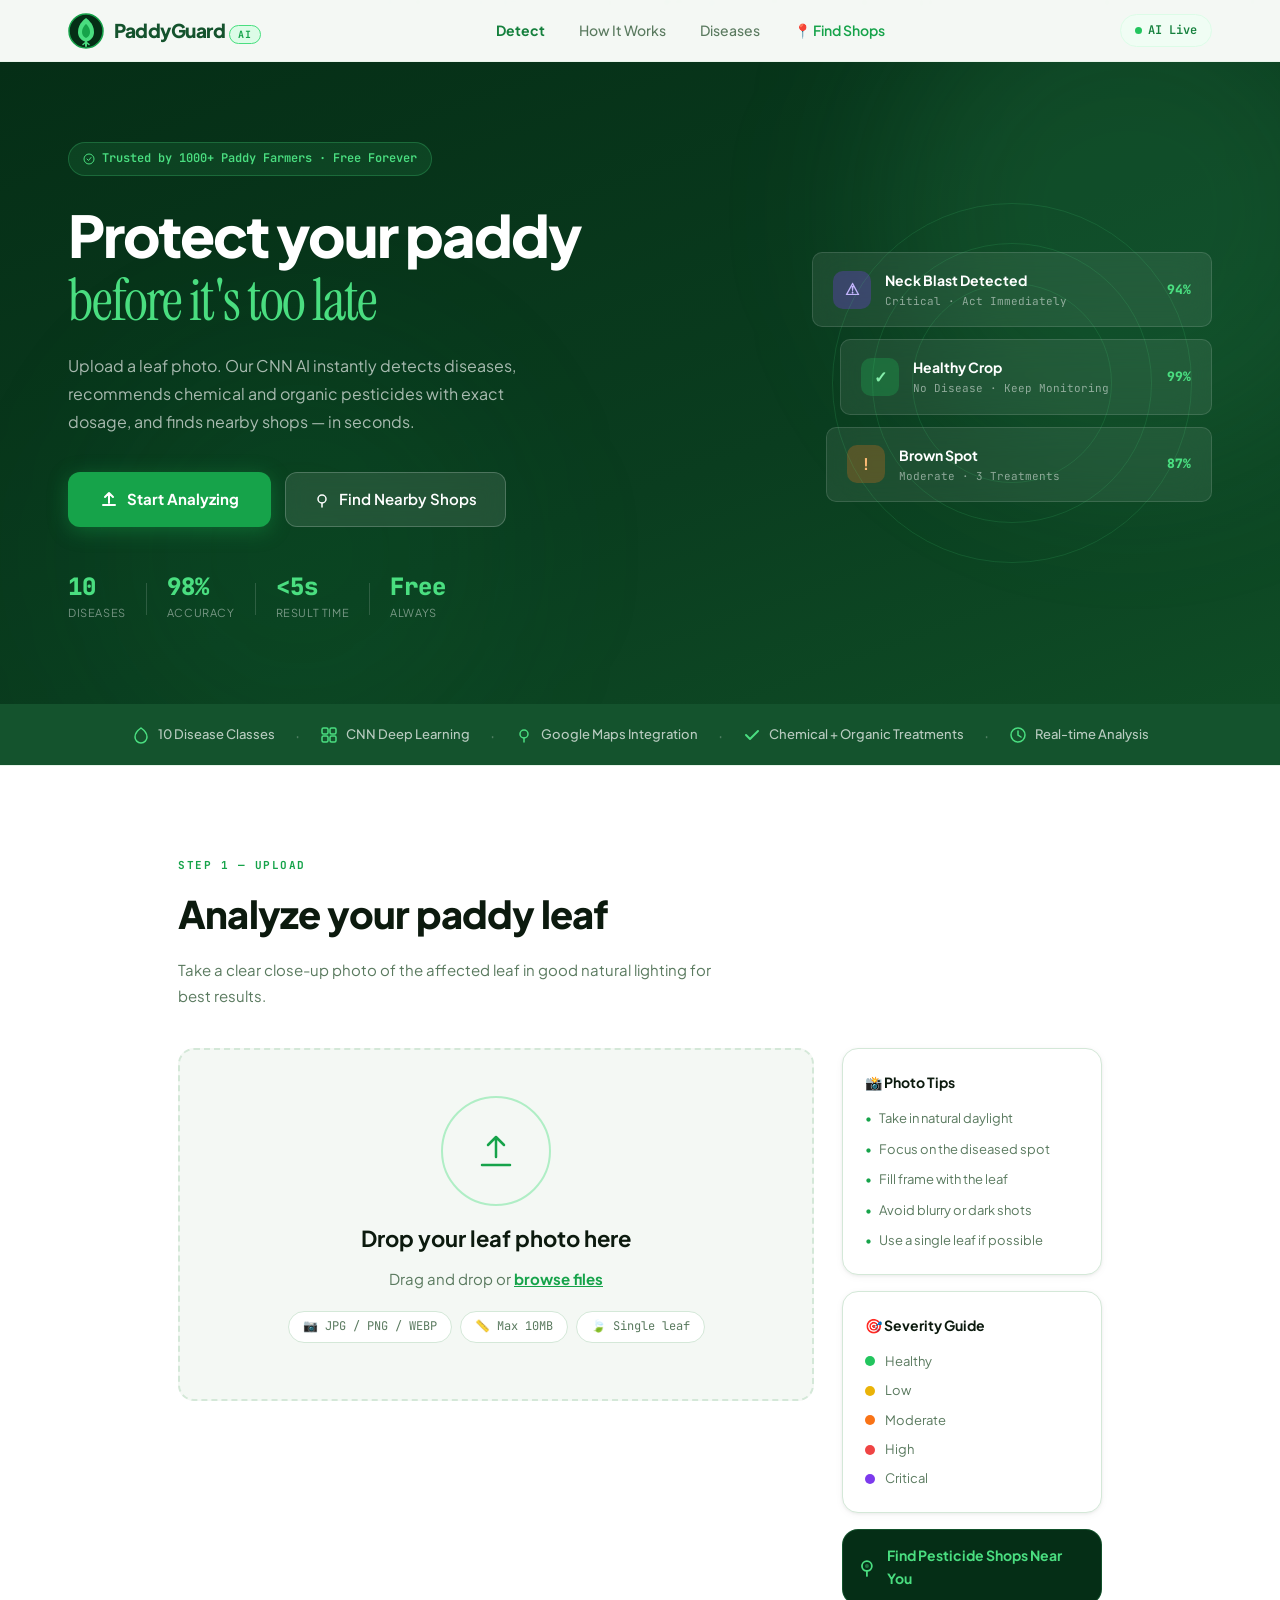
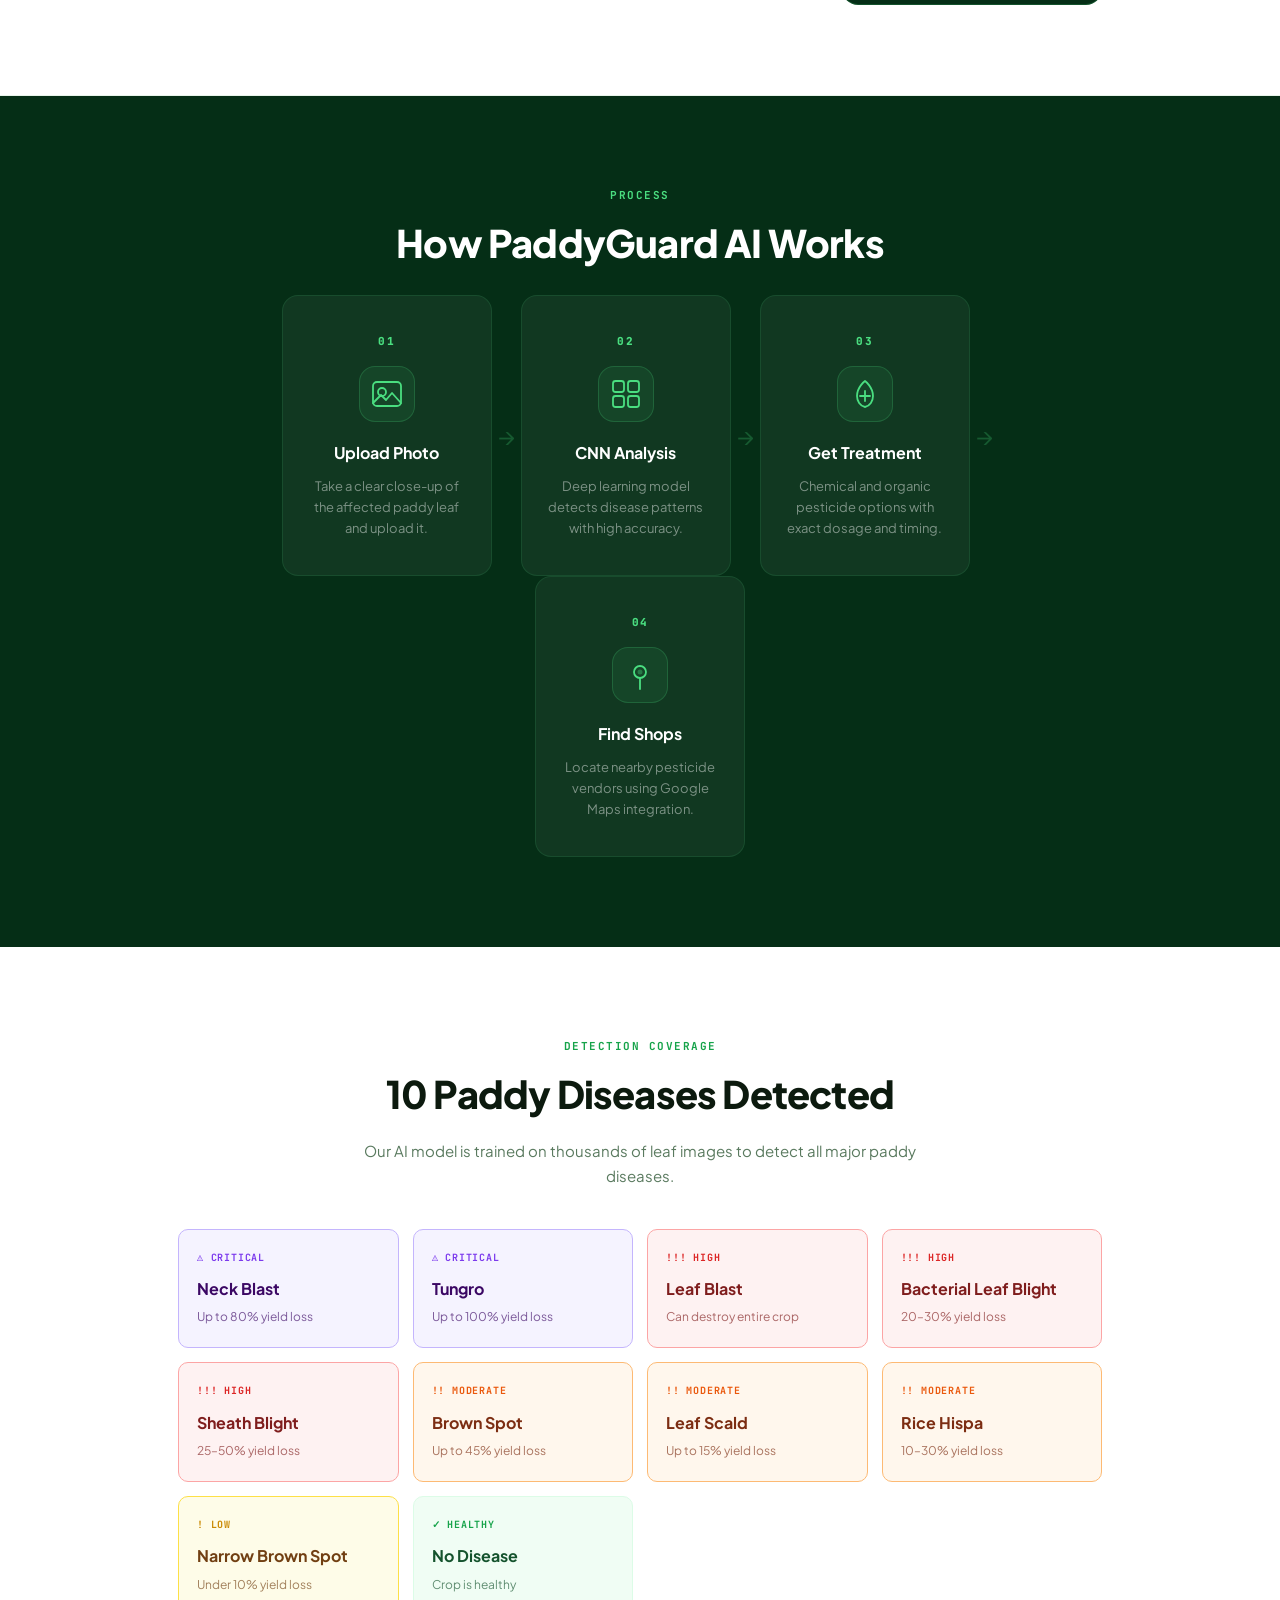
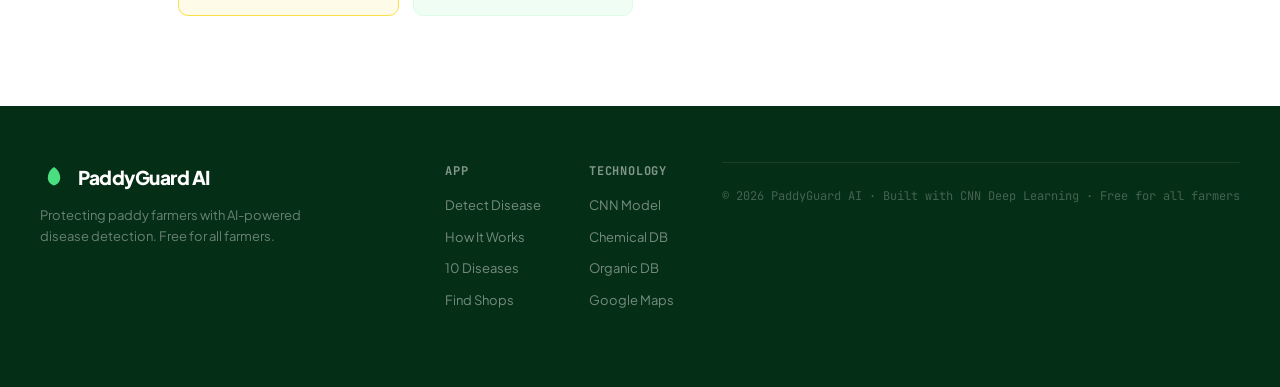
==== templates/index.html @ 6417db4e "Initial commit - PaddyGuard project" ====
<!DOCTYPE html>
<html lang="en">
<head>
<meta charset="UTF-8"/>
<meta name="viewport" content="width=device-width, initial-scale=1.0"/>
<title>PaddyGuard AI — Smart Paddy Disease Detection</title>
<link rel="preconnect" href="https://fonts.googleapis.com"/>
<link href="https://fonts.googleapis.com/css2?family=Plus+Jakarta+Sans:wght@300;400;500;600;700;800&family=Instrument+Serif:ital@0;1&family=JetBrains+Mono:wght@400;500&display=swap" rel="stylesheet"/>
<link rel="stylesheet" href="/static/css/style.css"/>
</head>
<body>

<div class="particles" id="particles"></div>

<header class="header">
  <div class="header-inner">
    <div class="logo">
      <div class="logo-mark">
        <svg width="36" height="36" viewBox="0 0 36 36" fill="none">
          <circle cx="18" cy="18" r="17" fill="#052e16" stroke="#16a34a" stroke-width="1.5"/>
          <path d="M18 5C18 5 10 10 10 19C10 23.8 13 27.5 18 29C23 27.5 26 23.8 26 19C26 10 18 5 18 5Z" fill="#4ade80"/>
          <path d="M18 11C18 11 14 14.5 14 19C14 21.8 15.5 24 18 25C20.5 24 22 21.8 22 19C22 14.5 18 11 18 11Z" fill="#16a34a"/>
          <line x1="18" y1="29" x2="18" y2="33" stroke="#4ade80" stroke-width="2" stroke-linecap="round"/>
          <line x1="15" y1="31.5" x2="18" y2="29" stroke="#4ade80" stroke-width="1.5" stroke-linecap="round"/>
          <line x1="21" y1="31.5" x2="18" y2="29" stroke="#4ade80" stroke-width="1.5" stroke-linecap="round"/>
        </svg>
      </div>
      <div><span class="logo-name">PaddyGuard</span><span class="logo-ai">AI</span></div>
    </div>
    <nav class="nav">
      <a class="nav-link active" href="#upload">Detect</a>
      <a class="nav-link" href="#how">How It Works</a>
      <a class="nav-link" href="#diseases">Diseases</a>
      <a class="nav-link map-link" href="/map">📍 Find Shops</a>
    </nav>
    <div class="header-right">
      <span class="live-badge"><span class="live-dot"></span>AI Live</span>
    </div>
  </div>
</header>

<section class="hero">
  <div class="hero-glow g1"></div>
  <div class="hero-glow g2"></div>
  <div class="hero-inner">
    <div class="hero-left">
      <div class="hero-tag">
        <svg width="12" height="12" viewBox="0 0 12 12" fill="none"><circle cx="6" cy="6" r="5" stroke="#4ade80" stroke-width="1"/><path d="M4 6L5.5 7.5L8 4.5" stroke="#4ade80" stroke-width="1" stroke-linecap="round" stroke-linejoin="round"/></svg>
        Trusted by 1000+ Paddy Farmers · Free Forever
      </div>
      <h1 class="hero-title">Protect your paddy<br/><span class="hero-em">before it's too late</span></h1>
      <p class="hero-desc">Upload a leaf photo. Our CNN AI instantly detects diseases, recommends chemical and organic pesticides with exact dosage, and finds nearby shops — in seconds.</p>
      <div class="hero-btns">
        <a href="#upload" class="btn-hero-primary">
          <svg width="18" height="18" viewBox="0 0 18 18" fill="none"><path d="M9 2V12M5 6L9 2L13 6" stroke="currentColor" stroke-width="2" stroke-linecap="round" stroke-linejoin="round"/><path d="M3 14H15" stroke="currentColor" stroke-width="2" stroke-linecap="round"/></svg>
          Start Analyzing
        </a>
        <a href="/map" class="btn-hero-secondary">
          <svg width="16" height="16" viewBox="0 0 16 16" fill="none"><circle cx="8" cy="7" r="4" stroke="currentColor" stroke-width="1.5"/><path d="M8 11V15" stroke="currentColor" stroke-width="1.5" stroke-linecap="round"/></svg>
          Find Nearby Shops
        </a>
      </div>
      <div class="hero-stats">
        <div class="hstat"><span class="hstat-n">10</span><span class="hstat-l">Diseases</span></div>
        <div class="hstat-div"></div>
        <div class="hstat"><span class="hstat-n">98%</span><span class="hstat-l">Accuracy</span></div>
        <div class="hstat-div"></div>
        <div class="hstat"><span class="hstat-n">&lt;5s</span><span class="hstat-l">Result Time</span></div>
        <div class="hstat-div"></div>
        <div class="hstat"><span class="hstat-n">Free</span><span class="hstat-l">Always</span></div>
      </div>
    </div>
    <div class="hero-right">
      <div class="hero-card-stack">
        <div class="hcard hcard-1"><div class="hcard-icon critical">⚠</div><div><div class="hcard-title">Neck Blast Detected</div><div class="hcard-sub">Critical · Act Immediately</div></div><div class="hcard-conf">94%</div></div>
        <div class="hcard hcard-2"><div class="hcard-icon healthy">✓</div><div><div class="hcard-title">Healthy Crop</div><div class="hcard-sub">No Disease · Keep Monitoring</div></div><div class="hcard-conf">99%</div></div>
        <div class="hcard hcard-3"><div class="hcard-icon moderate">!</div><div><div class="hcard-title">Brown Spot</div><div class="hcard-sub">Moderate · 3 Treatments</div></div><div class="hcard-conf">87%</div></div>
        <div class="hero-img-decoration">
          <div class="decoration-ring r1"></div>
          <div class="decoration-ring r2"></div>
          <div class="decoration-ring r3"></div>
        </div>
      </div>
    </div>
  </div>
</section>

<div class="features-strip">
  <div class="features-strip-inner">
    <div class="fstrip-item"><svg width="18" height="18" viewBox="0 0 18 18" fill="none"><path d="M9 2C9 2 3 6 3 11C3 14 5.5 17 9 17C12.5 17 15 14 15 11C15 6 9 2 9 2Z" stroke="#4ade80" stroke-width="1.5"/></svg>10 Disease Classes</div>
    <div class="fstrip-div">·</div>
    <div class="fstrip-item"><svg width="18" height="18" viewBox="0 0 18 18" fill="none"><rect x="2" y="2" width="6" height="6" rx="1.5" stroke="#4ade80" stroke-width="1.5"/><rect x="10" y="2" width="6" height="6" rx="1.5" stroke="#4ade80" stroke-width="1.5"/><rect x="2" y="10" width="6" height="6" rx="1.5" stroke="#4ade80" stroke-width="1.5"/><rect x="10" y="10" width="6" height="6" rx="1.5" stroke="#4ade80" stroke-width="1.5"/></svg>CNN Deep Learning</div>
    <div class="fstrip-div">·</div>
    <div class="fstrip-item"><svg width="18" height="18" viewBox="0 0 18 18" fill="none"><circle cx="9" cy="8" r="4" stroke="#4ade80" stroke-width="1.5"/><path d="M9 12V16" stroke="#4ade80" stroke-width="1.5" stroke-linecap="round"/></svg>Google Maps Integration</div>
    <div class="fstrip-div">·</div>
    <div class="fstrip-item"><svg width="18" height="18" viewBox="0 0 18 18" fill="none"><path d="M3 9L7 13L15 5" stroke="#4ade80" stroke-width="2" stroke-linecap="round" stroke-linejoin="round"/></svg>Chemical + Organic Treatments</div>
    <div class="fstrip-div">·</div>
    <div class="fstrip-item"><svg width="18" height="18" viewBox="0 0 18 18" fill="none"><circle cx="9" cy="9" r="7" stroke="#4ade80" stroke-width="1.5"/><path d="M9 5V9L12 11" stroke="#4ade80" stroke-width="1.5" stroke-linecap="round"/></svg>Real-time Analysis</div>
  </div>
</div>

<section class="upload-section" id="upload">
  <div class="container">
    <div class="sec-eyebrow">Step 1 — Upload</div>
    <h2 class="sec-title">Analyze your paddy leaf</h2>
    <p class="sec-desc">Take a clear close-up photo of the affected leaf in good natural lighting for best results.</p>
    <div class="upload-layout">
      <div class="upload-main-box" id="dropZone">
        <input type="file" id="fileInput" accept="image/jpeg,image/png,image/webp" hidden/>
        <div id="uploadIdle" class="upload-idle">
          <div class="upload-icon-wrap">
            <div class="upload-pulse"></div>
            <svg width="44" height="44" viewBox="0 0 44 44" fill="none">
              <path d="M22 8V28M14 16L22 8L30 16" stroke="currentColor" stroke-width="2.5" stroke-linecap="round" stroke-linejoin="round"/>
              <path d="M8 36H36" stroke="currentColor" stroke-width="2.5" stroke-linecap="round"/>
            </svg>
          </div>
          <h3 class="upload-h">Drop your leaf photo here</h3>
          <p class="upload-p">Drag and drop or <button class="link-btn" onclick="document.getElementById('fileInput').click()">browse files</button></p>
          <div class="upload-chips">
            <span class="uchip">📷 JPG / PNG / WEBP</span>
            <span class="uchip">📏 Max 10MB</span>
            <span class="uchip">🍃 Single leaf</span>
          </div>
        </div>
        <div id="uploadPreview" class="upload-preview-box" style="display:none">
          <div class="preview-wrap">
            <img id="previewImg" src="" alt="Leaf preview"/>
            <div class="preview-ready">✓ Ready</div>
          </div>
          <div class="preview-actions">
            <button class="btn-analyze" onclick="analyzeImage()">
              <svg width="18" height="18" viewBox="0 0 18 18" fill="none"><circle cx="9" cy="9" r="7" stroke="currentColor" stroke-width="1.8"/><path d="M6 9L8 11L12 7" stroke="currentColor" stroke-width="1.8" stroke-linecap="round" stroke-linejoin="round"/></svg>
              Analyze Now
            </button>
            <button class="btn-retake" onclick="resetUpload()">
              <svg width="16" height="16" viewBox="0 0 16 16" fill="none"><path d="M2 8C2 4.69 4.69 2 8 2C10.5 2 12.7 3.4 13.8 5.5" stroke="currentColor" stroke-width="1.5" stroke-linecap="round"/><path d="M14 2V6H10" stroke="currentColor" stroke-width="1.5" stroke-linecap="round" stroke-linejoin="round"/></svg>
              Retake
            </button>
          </div>
        </div>
      </div>
      <div class="upload-sidebar">
        <div class="sidebar-card">
          <div class="sc-title">📸 Photo Tips</div>
          <ul class="sc-list">
            <li>Take in natural daylight</li>
            <li>Focus on the diseased spot</li>
            <li>Fill frame with the leaf</li>
            <li>Avoid blurry or dark shots</li>
            <li>Use a single leaf if possible</li>
          </ul>
        </div>
        <div class="sidebar-card">
          <div class="sc-title">🎯 Severity Guide</div>
          <div class="sev-items">
            <div class="sev-item"><span class="sev-dot" style="background:#22c55e"></span><span>Healthy</span></div>
            <div class="sev-item"><span class="sev-dot" style="background:#eab308"></span><span>Low</span></div>
            <div class="sev-item"><span class="sev-dot" style="background:#f97316"></span><span>Moderate</span></div>
            <div class="sev-item"><span class="sev-dot" style="background:#ef4444"></span><span>High</span></div>
            <div class="sev-item"><span class="sev-dot" style="background:#7c3aed"></span><span>Critical</span></div>
          </div>
        </div>
        <a href="/map" class="sidebar-map-btn">
          <svg width="20" height="20" viewBox="0 0 20 20" fill="none"><circle cx="10" cy="9" r="5" stroke="currentColor" stroke-width="1.8"/><path d="M10 14V19" stroke="currentColor" stroke-width="1.8" stroke-linecap="round"/><circle cx="10" cy="9" r="2" fill="currentColor" opacity="0.4"/></svg>
          Find Pesticide Shops Near You
        </a>
      </div>
    </div>
  </div>
</section>

<div class="loading-overlay" id="loadingOverlay" style="display:none">
  <div class="loading-card">
    <div class="loading-rings">
      <div class="lr lr1"></div>
      <div class="lr lr2"></div>
      <div class="lr lr3"></div>
      <div class="lr-center">🌿</div>
    </div>
    <div class="loading-title">Analyzing your leaf</div>
    <div class="loading-step" id="loadingStep">Running CNN model...</div>
    <div class="loading-bar"><div class="loading-bar-fill" id="loadingBar"></div></div>
  </div>
</div>

<section class="results-section" id="resultsSection" style="display:none">
  <div class="container">
    <div class="result-card" id="resultCard">
      <div class="result-img-col">
        <img id="resultImg" src="" alt="Analyzed leaf"/>
        <div class="result-img-lbl">Analyzed Leaf</div>
      </div>
      <div class="result-info-col">
        <div class="result-badges">
          <div class="result-sev" id="resultSev"></div>
          <div class="result-urg" id="resultUrg"></div>
        </div>
        <h2 class="result-name" id="resultName"></h2>
        <p class="result-desc" id="resultDescEl"></p>
        <div class="result-action">
          <div class="ra-label">Recommended Action</div>
          <div class="ra-text" id="resultActionEl"></div>
        </div>
      </div>
      <div class="result-conf-col">
        <div class="conf-ring-outer">
          <svg viewBox="0 0 120 120" class="conf-svg">
            <circle cx="60" cy="60" r="50" fill="none" stroke="#e2e8f0" stroke-width="10"/>
            <circle cx="60" cy="60" r="50" fill="none" stroke="#16a34a" stroke-width="10"
              stroke-linecap="round" stroke-dasharray="314" stroke-dashoffset="314"
              id="confCircle" transform="rotate(-90 60 60)"/>
          </svg>
          <div class="conf-text">
            <div class="conf-pct" id="confPct">0%</div>
            <div class="conf-lbl">AI Confidence</div>
          </div>
        </div>
        <div class="top3-box">
          <div class="top3-hdr">Top Predictions</div>
          <div id="top3El"></div>
        </div>
      </div>
    </div>

    <div class="lowconf-warn" id="lowconfWarn" style="display:none">
      <svg width="20" height="20" viewBox="0 0 20 20" fill="none"><path d="M10 3L18 17H2L10 3Z" stroke="currentColor" stroke-width="1.5" stroke-linejoin="round"/><line x1="10" y1="9" x2="10" y2="13" stroke="currentColor" stroke-width="1.5" stroke-linecap="round"/><circle cx="10" cy="15.5" r="0.8" fill="currentColor"/></svg>
      <div><strong>Low confidence prediction.</strong> Please retake the photo in better lighting or consult a local agricultural officer.</div>
    </div>

    <div class="pesticide-sec">
      <div class="ps-header">
        <div>
          <div class="sec-eyebrow">Step 2 — Treatment</div>
          <h3 class="ps-title">Pesticide Recommendations</h3>
        </div>
        <div class="ps-tabs">
          <button class="ps-tab active" id="tabChem" onclick="switchTab('chem')">
            <svg width="14" height="14" viewBox="0 0 14 14" fill="none"><path d="M5 2H9L11 6V12H3V6L5 2Z" stroke="currentColor" stroke-width="1.2" stroke-linejoin="round"/></svg>
            Chemical
          </button>
          <button class="ps-tab" id="tabOrg" onclick="switchTab('org')">
            <svg width="14" height="14" viewBox="0 0 14 14" fill="none"><path d="M7 2C7 2 3 5 3 8.5C3 11 4.8 13 7 13C9.2 13 11 11 11 8.5C11 5 7 2 7 2Z" stroke="currentColor" stroke-width="1.2"/></svg>
            Organic / Bio
          </button>
        </div>
      </div>
      <div id="chemGrid" class="ps-grid"></div>
      <div id="orgGrid" class="ps-grid" style="display:none"></div>
    </div>

    <div class="tips-sec">
      <div class="sec-eyebrow">Step 3 — Prevention</div>
      <h3 class="ps-title">Preventive Tips</h3>
      <div class="tips-grid" id="tipsGrid"></div>
    </div>

    <div class="shop-banner">
      <div class="sb-left">
        <div class="sb-icon">📍</div>
        <div>
          <h4>Find Pesticide Shops Near You</h4>
          <p>Use Google Maps to locate nearby agricultural shops and buy the recommended pesticides.</p>
        </div>
      </div>
      <a href="/map" class="btn-shop">Open Maps →</a>
    </div>

    <div class="reset-wrap">
      <button class="btn-reset-all" onclick="resetAll()">
        <svg width="18" height="18" viewBox="0 0 18 18" fill="none"><path d="M3 9C3 5.69 5.69 3 9 3C11.5 3 13.7 4.5 14.7 6.7" stroke="currentColor" stroke-width="1.6" stroke-linecap="round"/><path d="M15 9C15 12.31 12.31 15 9 15C6.5 15 4.3 13.5 3.3 11.3" stroke="currentColor" stroke-width="1.6" stroke-linecap="round"/><path d="M15 4V7H12" stroke="currentColor" stroke-width="1.6" stroke-linecap="round" stroke-linejoin="round"/><path d="M3 14V11H6" stroke="currentColor" stroke-width="1.6" stroke-linecap="round" stroke-linejoin="round"/></svg>
        Analyze Another Leaf
      </button>
    </div>
  </div>
</section>

<section class="how-sec" id="how">
  <div class="container">
    <div class="sec-eyebrow center">Process</div>
    <h2 class="sec-title center">How PaddyGuard AI Works</h2>
    <div class="how-grid">
      <div class="how-card"><div class="how-num">01</div><div class="how-icon"><svg width="32" height="32" viewBox="0 0 32 32" fill="none"><rect x="2" y="4" width="28" height="24" rx="4" stroke="currentColor" stroke-width="1.8"/><circle cx="11" cy="14" r="4" stroke="currentColor" stroke-width="1.8"/><path d="M2 25L10 17L15 22L21 15L30 25" stroke="currentColor" stroke-width="1.8" stroke-linecap="round" stroke-linejoin="round"/></svg></div><h4>Upload Photo</h4><p>Take a clear close-up of the affected paddy leaf and upload it.</p></div>
      <div class="how-arrow">→</div>
      <div class="how-card"><div class="how-num">02</div><div class="how-icon"><svg width="32" height="32" viewBox="0 0 32 32" fill="none"><rect x="3" y="3" width="11" height="11" rx="2.5" stroke="currentColor" stroke-width="1.8"/><rect x="18" y="3" width="11" height="11" rx="2.5" stroke="currentColor" stroke-width="1.8"/><rect x="3" y="18" width="11" height="11" rx="2.5" stroke="currentColor" stroke-width="1.8"/><rect x="18" y="18" width="11" height="11" rx="2.5" stroke="currentColor" stroke-width="1.8"/></svg></div><h4>CNN Analysis</h4><p>Deep learning model detects disease patterns with high accuracy.</p></div>
      <div class="how-arrow">→</div>
      <div class="how-card"><div class="how-num">03</div><div class="how-icon"><svg width="32" height="32" viewBox="0 0 32 32" fill="none"><path d="M16 3C16 3 8 9 8 18C8 23 11 28 16 29C21 28 24 23 24 18C24 9 16 3 16 3Z" stroke="currentColor" stroke-width="1.8"/><path d="M11 18H21M16 13V23" stroke="currentColor" stroke-width="1.8" stroke-linecap="round"/></svg></div><h4>Get Treatment</h4><p>Chemical and organic pesticide options with exact dosage and timing.</p></div>
      <div class="how-arrow">→</div>
      <div class="how-card"><div class="how-num">04</div><div class="how-icon"><svg width="32" height="32" viewBox="0 0 32 32" fill="none"><circle cx="16" cy="13" r="6" stroke="currentColor" stroke-width="1.8"/><path d="M16 19V30" stroke="currentColor" stroke-width="1.8" stroke-linecap="round"/><circle cx="16" cy="13" r="2.5" fill="currentColor" opacity="0.35"/></svg></div><h4>Find Shops</h4><p>Locate nearby pesticide vendors using Google Maps integration.</p></div>
    </div>
  </div>
</section>

<section class="disease-sec" id="diseases">
  <div class="container">
    <div class="sec-eyebrow center">Detection Coverage</div>
    <h2 class="sec-title center">10 Paddy Diseases Detected</h2>
    <p class="sec-desc center">Our AI model is trained on thousands of leaf images to detect all major paddy diseases.</p>
    <div class="disease-grid">
      <div class="dcrd critical"><div class="dcrd-sev">⚠ Critical</div><div class="dcrd-name">Neck Blast</div><div class="dcrd-loss">Up to 80% yield loss</div></div>
      <div class="dcrd critical"><div class="dcrd-sev">⚠ Critical</div><div class="dcrd-name">Tungro</div><div class="dcrd-loss">Up to 100% yield loss</div></div>
      <div class="dcrd high"><div class="dcrd-sev">!!! High</div><div class="dcrd-name">Leaf Blast</div><div class="dcrd-loss">Can destroy entire crop</div></div>
      <div class="dcrd high"><div class="dcrd-sev">!!! High</div><div class="dcrd-name">Bacterial Leaf Blight</div><div class="dcrd-loss">20–30% yield loss</div></div>
      <div class="dcrd high"><div class="dcrd-sev">!!! High</div><div class="dcrd-name">Sheath Blight</div><div class="dcrd-loss">25–50% yield loss</div></div>
      <div class="dcrd moderate"><div class="dcrd-sev">!! Moderate</div><div class="dcrd-name">Brown Spot</div><div class="dcrd-loss">Up to 45% yield loss</div></div>
      <div class="dcrd moderate"><div class="dcrd-sev">!! Moderate</div><div class="dcrd-name">Leaf Scald</div><div class="dcrd-loss">Up to 15% yield loss</div></div>
      <div class="dcrd moderate"><div class="dcrd-sev">!! Moderate</div><div class="dcrd-name">Rice Hispa</div><div class="dcrd-loss">10–30% yield loss</div></div>
      <div class="dcrd low"><div class="dcrd-sev">! Low</div><div class="dcrd-name">Narrow Brown Spot</div><div class="dcrd-loss">Under 10% yield loss</div></div>
      <div class="dcrd none"><div class="dcrd-sev">✓ Healthy</div><div class="dcrd-name">No Disease</div><div class="dcrd-loss">Crop is healthy</div></div>
    </div>
  </div>
</section>

<footer class="footer">
  <div class="footer-inner">
    <div class="footer-brand">
      <div class="logo">
        <div class="logo-mark" style="width:28px;height:28px">
          <svg width="28" height="28" viewBox="0 0 36 36" fill="none">
            <circle cx="18" cy="18" r="17" fill="#052e16"/>
            <path d="M18 5C18 5 10 10 10 19C10 23.8 13 27.5 18 29C23 27.5 26 23.8 26 19C26 10 18 5 18 5Z" fill="#4ade80"/>
          </svg>
        </div>
        <span class="logo-name" style="color:#fff">PaddyGuard AI</span>
      </div>
      <p class="footer-tag">Protecting paddy farmers with AI-powered disease detection. Free for all farmers.</p>
    </div>
    <div class="footer-links">
      <div class="fl-col">
        <div class="fl-head">App</div>
        <a href="#upload">Detect Disease</a>
        <a href="#how">How It Works</a>
        <a href="#diseases">10 Diseases</a>
        <a href="/map">Find Shops</a>
      </div>
      <div class="fl-col">
        <div class="fl-head">Technology</div>
        <a href="#">CNN Model</a>
        <a href="#">Chemical DB</a>
        <a href="#">Organic DB</a>
        <a href="#">Google Maps</a>
      </div>
    </div>
    <div class="footer-copy">© 2026 PaddyGuard AI · Built with CNN Deep Learning · Free for all farmers</div>
  </div>
</footer>

<script src="/static/js/main.js"></script>
</body>
</html>
---- static/css/style.css ----
/* PaddyGuard AI — Professional Style */
:root {
  --g950:#052e16;--g900:#14532d;--g700:#15803d;--g600:#16a34a;--g500:#22c55e;
  --g400:#4ade80;--g100:#dcfce7;--g50:#f0fdf4;
  --t900:#0c1a0e;--t700:#1a2e1d;--t500:#3d5c42;--t400:#5a7a5f;--t300:#7a9a7f;--t200:#a8c4ac;
  --bg:#f4f8f4;--white:#ffffff;--border:#d4e8d8;--borderl:#e8f4ea;
  --sh:0 2px 8px rgba(12,26,14,.08),0 8px 24px rgba(12,26,14,.06);
  --shs:0 1px 3px rgba(12,26,14,.06),0 2px 8px rgba(12,26,14,.04);
  --shl:0 8px 32px rgba(12,26,14,.14),0 2px 8px rgba(12,26,14,.06);
  --r:16px;--rs:10px;--rl:24px;
  --font:'Plus Jakarta Sans',sans-serif;
  --serif:'Instrument Serif',serif;
  --mono:'JetBrains Mono',monospace;
}
*{box-sizing:border-box;margin:0;padding:0;}
html{scroll-behavior:smooth;}
body{font-family:var(--font);background:var(--bg);color:var(--t700);font-size:15px;line-height:1.65;-webkit-font-smoothing:antialiased;overflow-x:hidden;}
.container{max-width:980px;margin:0 auto;padding:0 28px;}
a{text-decoration:none;color:inherit;}

/* Particles */
.particles{position:fixed;inset:0;pointer-events:none;z-index:0;overflow:hidden;}
.particle{position:absolute;width:4px;height:4px;border-radius:50%;background:var(--g400);opacity:0;animation:pfloat linear infinite;}
@keyframes pfloat{0%{opacity:0;transform:translateY(100vh) scale(0)}10%{opacity:.3}90%{opacity:.1}100%{opacity:0;transform:translateY(-100px) scale(1)}}

/* Header */
.header{position:sticky;top:0;z-index:500;background:rgba(244,248,244,.96);backdrop-filter:blur(20px);border-bottom:1px solid var(--borderl);}
.header-inner{max-width:1200px;margin:0 auto;display:flex;align-items:center;justify-content:space-between;padding:12px 28px;}
.logo{display:flex;align-items:center;gap:10px;cursor:pointer;}
.logo-mark{display:flex;flex-shrink:0;}
.logo-name{font-size:19px;font-weight:800;color:var(--g900);letter-spacing:-.5px;}
.logo-ai{font-size:10px;font-weight:700;letter-spacing:1px;color:var(--g600);background:var(--g100);border:1px solid var(--g400);padding:2px 8px;border-radius:20px;margin-left:4px;font-family:var(--mono);}
.nav{display:flex;gap:2px;}
.nav-link{font-size:14px;font-weight:500;color:var(--t400);padding:7px 16px;border-radius:8px;transition:all .18s;}
.nav-link:hover{color:var(--g700);background:var(--g50);}
.nav-link.active{color:var(--g700);font-weight:700;}
.map-link{color:var(--g600)!important;font-weight:600!important;}
.map-link:hover{background:var(--g50)!important;}
.live-badge{display:flex;align-items:center;gap:6px;font-size:12px;font-weight:600;color:var(--g700);background:var(--g50);border:1px solid var(--g100);padding:6px 14px;border-radius:20px;font-family:var(--mono);}
.live-dot{width:7px;height:7px;border-radius:50%;background:var(--g500);animation:blink 1.4s ease-in-out infinite;}
@keyframes blink{0%,100%{opacity:1;transform:scale(1)}50%{opacity:.3;transform:scale(.7)}}

/* Hero */
.hero{position:relative;overflow:hidden;background:linear-gradient(160deg,var(--g950) 0%,#0a3d1f 60%,#0f4d26 100%);min-height:600px;display:flex;align-items:center;}
.hero-glow{position:absolute;border-radius:50%;filter:blur(80px);pointer-events:none;}
.g1{width:500px;height:500px;background:rgba(74,222,128,.12);top:-100px;right:-100px;}
.g2{width:400px;height:400px;background:rgba(22,163,74,.08);bottom:-50px;left:100px;}
.hero-inner{position:relative;z-index:1;max-width:1200px;margin:0 auto;padding:80px 28px;display:flex;align-items:center;gap:80px;width:100%;}
.hero-left{flex:1;}
.hero-right{flex:0 0 400px;}
.hero-tag{display:inline-flex;align-items:center;gap:7px;font-size:12px;font-weight:600;color:var(--g400);background:rgba(74,222,128,.1);border:1px solid rgba(74,222,128,.25);padding:6px 14px;border-radius:20px;margin-bottom:28px;font-family:var(--mono);}
.hero-title{font-size:clamp(34px,4.5vw,58px);font-weight:800;line-height:1.08;letter-spacing:-2px;color:#fff;margin-bottom:20px;}
.hero-em{font-style:normal;font-family:var(--serif);color:var(--g400);font-weight:400;}
.hero-desc{font-size:16px;color:rgba(255,255,255,.65);line-height:1.75;margin-bottom:36px;max-width:500px;}
.hero-btns{display:flex;gap:14px;margin-bottom:48px;flex-wrap:wrap;}
.btn-hero-primary{display:inline-flex;align-items:center;gap:9px;background:var(--g600);color:#fff;padding:14px 32px;border-radius:12px;font-size:15px;font-weight:700;transition:all .2s;box-shadow:0 4px 20px rgba(22,163,74,.4);}
.btn-hero-primary:hover{background:var(--g700);transform:translateY(-2px);box-shadow:0 8px 28px rgba(22,163,74,.5);}
.btn-hero-secondary{display:inline-flex;align-items:center;gap:9px;background:rgba(255,255,255,.1);color:#fff;padding:14px 28px;border-radius:12px;font-size:15px;font-weight:600;border:1px solid rgba(255,255,255,.2);transition:all .2s;backdrop-filter:blur(10px);}
.btn-hero-secondary:hover{background:rgba(255,255,255,.18);transform:translateY(-2px);}
.hero-stats{display:flex;align-items:center;}
.hstat{padding:0 20px;}
.hstat:first-child{padding-left:0;}
.hstat-n{display:block;font-size:24px;font-weight:800;color:var(--g400);font-family:var(--mono);line-height:1;}
.hstat-l{font-size:11px;color:rgba(255,255,255,.45);text-transform:uppercase;letter-spacing:.6px;margin-top:3px;}
.hstat-div{width:1px;height:32px;background:rgba(255,255,255,.15);}

/* Hero Cards */
.hero-card-stack{position:relative;height:320px;display:flex;flex-direction:column;justify-content:center;gap:12px;}
.hcard{display:flex;align-items:center;gap:14px;background:rgba(255,255,255,.08);backdrop-filter:blur(16px);border:1px solid rgba(255,255,255,.12);border-radius:var(--rs);padding:16px 20px;animation:slideIn .6s ease both;}
.hcard-1{animation-delay:.1s;}
.hcard-2{animation-delay:.25s;margin-left:28px;}
.hcard-3{animation-delay:.4s;margin-left:14px;}
@keyframes slideIn{from{opacity:0;transform:translateY(20px);}to{opacity:1;transform:translateY(0);}}
.hcard-icon{width:38px;height:38px;border-radius:10px;display:flex;align-items:center;justify-content:center;font-size:16px;font-weight:700;flex-shrink:0;}
.hcard-icon.critical{background:rgba(124,58,237,.3);color:#c4b5fd;}
.hcard-icon.healthy{background:rgba(34,197,94,.25);color:#86efac;}
.hcard-icon.moderate{background:rgba(249,115,22,.25);color:#fdba74;}
.hcard-title{font-size:14px;font-weight:700;color:#fff;}
.hcard-sub{font-size:11px;color:rgba(255,255,255,.5);font-family:var(--mono);}
.hcard-conf{font-size:13px;font-weight:800;color:var(--g400);font-family:var(--mono);margin-left:auto;}
.decoration-ring{position:absolute;border-radius:50%;border:1px solid rgba(74,222,128,.15);pointer-events:none;animation:ringpulse 3s ease-in-out infinite;}
.r1{width:200px;height:200px;top:50%;left:50%;transform:translate(-50%,-50%);animation-delay:0s;}
.r2{width:280px;height:280px;top:50%;left:50%;transform:translate(-50%,-50%);animation-delay:.8s;}
.r3{width:360px;height:360px;top:50%;left:50%;transform:translate(-50%,-50%);animation-delay:1.6s;}
@keyframes ringpulse{0%,100%{opacity:.4;transform:translate(-50%,-50%) scale(1)}50%{opacity:.1;transform:translate(-50%,-50%) scale(1.05)}}

/* Features Strip */
.features-strip{background:var(--g900);padding:16px 0;}
.features-strip-inner{display:flex;align-items:center;justify-content:center;gap:0;max-width:1200px;margin:0 auto;padding:0 28px;flex-wrap:wrap;}
.fstrip-item{display:flex;align-items:center;gap:8px;font-size:13px;font-weight:500;color:rgba(255,255,255,.7);padding:4px 20px;}
.fstrip-div{color:rgba(255,255,255,.25);font-size:18px;}

/* Section Labels */
.sec-eyebrow{font-size:11px;font-weight:700;letter-spacing:1.5px;text-transform:uppercase;color:var(--g600);font-family:var(--mono);margin-bottom:8px;}
.sec-eyebrow.center{text-align:center;}
.sec-title{font-size:clamp(24px,3vw,38px);font-weight:800;letter-spacing:-.8px;color:var(--t900);margin-bottom:12px;}
.sec-title.center{text-align:center;}
.sec-desc{font-size:15px;color:var(--t400);line-height:1.7;margin-bottom:40px;max-width:560px;}
.sec-desc.center{text-align:center;margin-left:auto;margin-right:auto;}

/* Upload Section */
.upload-section{padding:90px 0;background:var(--white);border-top:1px solid var(--borderl);border-bottom:1px solid var(--borderl);}
.upload-layout{display:flex;gap:28px;align-items:flex-start;}
.upload-main-box{flex:1;border:2px dashed var(--border);border-radius:var(--r);background:var(--bg);min-height:340px;display:flex;align-items:center;justify-content:center;transition:all .2s;cursor:pointer;}
.upload-main-box:hover,.upload-main-box.drag-over{border-color:var(--g500);background:var(--g50);}
.upload-idle{text-align:center;padding:56px 32px;width:100%;}
.upload-icon-wrap{position:relative;width:90px;height:90px;margin:0 auto 24px;display:flex;align-items:center;justify-content:center;color:var(--g600);}
.upload-pulse{position:absolute;inset:-10px;border-radius:50%;border:2px solid var(--g400);opacity:.4;animation:upulse 2s ease-in-out infinite;}
@keyframes upulse{0%,100%{transform:scale(1);opacity:.4}50%{transform:scale(1.1);opacity:.1}}
.upload-h{font-size:22px;font-weight:700;color:var(--t900);margin-bottom:10px;}
.upload-p{font-size:15px;color:var(--t400);margin-bottom:20px;}
.link-btn{background:none;border:none;cursor:pointer;color:var(--g600);font-weight:700;font-size:15px;font-family:var(--font);text-decoration:underline;padding:0;}
.upload-chips{display:flex;gap:8px;flex-wrap:wrap;justify-content:center;}
.uchip{font-size:12px;background:var(--white);border:1px solid var(--border);padding:5px 14px;border-radius:20px;color:var(--t400);font-family:var(--mono);}
.upload-preview-box{flex-direction:column;align-items:center;gap:20px;padding:32px;width:100%;}
.preview-wrap{position:relative;max-width:360px;width:100%;}
.preview-wrap img{width:100%;height:240px;object-fit:cover;border-radius:var(--rs);border:1px solid var(--border);box-shadow:var(--sh);}
.preview-ready{position:absolute;bottom:12px;left:12px;background:rgba(22,163,74,.9);color:#fff;font-size:12px;font-weight:700;padding:5px 12px;border-radius:7px;font-family:var(--mono);}
.preview-actions{display:flex;gap:12px;}
.btn-analyze{display:inline-flex;align-items:center;gap:9px;background:var(--g600);color:#fff;border:none;padding:13px 30px;border-radius:12px;font-size:15px;font-weight:700;cursor:pointer;font-family:var(--font);transition:all .2s;box-shadow:0 4px 16px rgba(22,163,74,.35);}
.btn-analyze:hover{background:var(--g700);transform:translateY(-2px);box-shadow:0 8px 24px rgba(22,163,74,.4);}
.btn-retake{display:inline-flex;align-items:center;gap:7px;background:var(--white);border:1.5px solid var(--border);color:var(--t400);padding:12px 22px;border-radius:12px;font-size:14px;font-weight:600;cursor:pointer;font-family:var(--font);transition:all .18s;}
.btn-retake:hover{border-color:var(--g400);color:var(--g700);}
.upload-sidebar{width:260px;flex-shrink:0;display:flex;flex-direction:column;gap:16px;}
.sidebar-card{background:var(--white);border:1px solid var(--border);border-radius:var(--r);padding:22px;box-shadow:var(--shs);}
.sc-title{font-size:14px;font-weight:700;color:var(--t900);margin-bottom:14px;}
.sc-list{list-style:none;display:flex;flex-direction:column;gap:9px;}
.sc-list li{font-size:13px;color:var(--t400);padding-left:14px;position:relative;}
.sc-list li::before{content:'•';position:absolute;left:0;color:var(--g600);}
.sev-items{display:flex;flex-direction:column;gap:8px;}
.sev-item{display:flex;align-items:center;gap:10px;font-size:13px;color:var(--t400);}
.sev-dot{width:10px;height:10px;border-radius:50%;flex-shrink:0;}
.sidebar-map-btn{display:flex;align-items:center;justify-content:center;gap:10px;background:var(--g950);color:var(--g400);padding:14px;border-radius:var(--r);font-size:14px;font-weight:700;transition:all .2s;border:1px solid rgba(74,222,128,.2);}
.sidebar-map-btn:hover{background:#0a3d1f;transform:translateY(-2px);box-shadow:0 8px 20px rgba(5,46,22,.3);}

/* Loading */
.loading-overlay{position:fixed;inset:0;z-index:1000;background:rgba(5,46,22,.75);backdrop-filter:blur(8px);display:flex;align-items:center;justify-content:center;}
.loading-card{background:#fff;border-radius:var(--rl);padding:48px 60px;text-align:center;box-shadow:var(--shl);min-width:300px;}
.loading-rings{position:relative;width:90px;height:90px;margin:0 auto 28px;}
.lr{position:absolute;inset:0;border-radius:50%;border:3px solid transparent;animation:lrspin 1.2s linear infinite;}
.lr1{border-top-color:var(--g600);animation-duration:1.2s;}
.lr2{inset:12px;border-top-color:var(--g400);animation-duration:.9s;animation-direction:reverse;}
.lr3{inset:24px;border-top-color:#a7f3d0;animation-duration:.7s;}
.lr-center{position:absolute;inset:0;display:flex;align-items:center;justify-content:center;font-size:24px;}
@keyframes lrspin{to{transform:rotate(360deg)}}
.loading-title{font-size:20px;font-weight:700;color:var(--t900);margin-bottom:8px;}
.loading-step{font-size:13px;color:var(--t300);font-family:var(--mono);margin-bottom:20px;}
.loading-bar{height:4px;background:#e2e8f0;border-radius:2px;overflow:hidden;}
.loading-bar-fill{height:100%;background:var(--g600);border-radius:2px;animation:lbarfill 2.5s ease-in-out infinite;}
@keyframes lbarfill{0%{width:0%}50%{width:70%}100%{width:95%}}

/* Results */
.results-section{padding:70px 0 90px;animation:fadeUp .5s ease;}
@keyframes fadeUp{from{opacity:0;transform:translateY(28px)}to{opacity:1;transform:translateY(0)}}
.result-card{display:grid;grid-template-columns:200px 1fr 220px;gap:32px;background:var(--white);border:1px solid var(--border);border-radius:var(--rl);padding:36px;box-shadow:var(--sh);margin-bottom:24px;align-items:start;}
.result-img-col{display:flex;flex-direction:column;align-items:center;gap:10px;}
.result-img-col img{width:180px;height:180px;object-fit:cover;border-radius:var(--rs);border:1px solid var(--border);box-shadow:var(--shs);}
.result-img-lbl{font-size:11px;color:var(--t300);font-family:var(--mono);}
.result-badges{display:flex;align-items:center;gap:10px;margin-bottom:14px;flex-wrap:wrap;}
.result-sev{display:inline-flex;align-items:center;gap:6px;font-size:12px;font-weight:700;padding:5px 14px;border-radius:20px;border:1.5px solid;font-family:var(--mono);}
.result-urg{font-size:12px;color:var(--t300);font-family:var(--mono);}
.result-name{font-size:30px;font-weight:800;color:var(--t900);letter-spacing:-.5px;margin-bottom:12px;}
.result-desc{font-size:14px;color:var(--t400);line-height:1.7;margin-bottom:18px;}
.result-action{background:var(--g50);border:1px solid var(--g100);border-left:3px solid var(--g600);border-radius:0 var(--rs) var(--rs) 0;padding:14px 18px;}
.ra-label{font-size:10px;font-weight:700;text-transform:uppercase;letter-spacing:1px;color:var(--g700);font-family:var(--mono);margin-bottom:5px;}
.ra-text{font-size:14px;font-weight:600;color:var(--g900);}
.result-conf-col{display:flex;flex-direction:column;align-items:center;gap:20px;}
.conf-ring-outer{position:relative;width:130px;height:130px;}
.conf-svg{width:130px;height:130px;}
.conf-text{position:absolute;inset:0;display:flex;flex-direction:column;align-items:center;justify-content:center;}
.conf-pct{font-size:24px;font-weight:800;color:var(--t900);font-family:var(--mono);line-height:1;}
.conf-lbl{font-size:10px;color:var(--t300);text-transform:uppercase;letter-spacing:.5px;margin-top:3px;}
.top3-box{width:100%;}
.top3-hdr{font-size:11px;font-weight:700;color:var(--t300);text-transform:uppercase;letter-spacing:.5px;font-family:var(--mono);margin-bottom:10px;}
.top3-row{display:flex;justify-content:space-between;align-items:center;font-size:12px;padding:5px 0;border-bottom:1px solid var(--borderl);}
.top3-row:last-child{border:none;}
.top3-n{color:var(--t400);max-width:130px;white-space:nowrap;overflow:hidden;text-overflow:ellipsis;}
.top3-p{font-weight:700;font-family:var(--mono);color:var(--t700);}
.top3-row.top1 .top3-n{color:var(--g700);font-weight:700;}
.top3-row.top1 .top3-p{color:var(--g600);}
.lowconf-warn{display:flex;align-items:flex-start;gap:12px;background:#fffbeb;border:1.5px solid #fcd34d;border-radius:var(--rs);padding:16px 20px;color:#92400e;font-size:13px;line-height:1.65;margin-bottom:24px;}
.lowconf-warn svg{flex-shrink:0;margin-top:2px;}

/* Pesticide */
.pesticide-sec{margin-bottom:44px;}
.ps-header{display:flex;align-items:flex-end;justify-content:space-between;margin-bottom:22px;flex-wrap:wrap;gap:12px;}
.ps-title{font-size:24px;font-weight:800;color:var(--t900);letter-spacing:-.4px;}
.ps-tabs{display:flex;background:var(--bg);border:1.5px solid var(--border);border-radius:10px;padding:3px;gap:2px;}
.ps-tab{display:inline-flex;align-items:center;gap:6px;padding:9px 20px;border-radius:8px;border:none;font-size:13px;font-weight:600;cursor:pointer;font-family:var(--font);background:none;color:var(--t400);transition:all .18s;}
.ps-tab.active{background:var(--white);color:var(--g700);box-shadow:var(--shs);}
.ps-grid{display:grid;grid-template-columns:repeat(auto-fill,minmax(290px,1fr));gap:18px;}
.pcard{background:var(--white);border:1px solid var(--border);border-radius:var(--r);padding:24px;box-shadow:var(--shs);transition:all .2s;position:relative;overflow:hidden;}
.pcard::before{content:'';position:absolute;top:0;left:0;right:0;height:3px;}
.pcard.chem::before{background:linear-gradient(90deg,#1d4ed8,#60a5fa);}
.pcard.org::before{background:linear-gradient(90deg,var(--g700),var(--g400));}
.pcard:hover{transform:translateY(-3px);box-shadow:var(--sh);}
.pb{display:inline-block;font-size:10px;font-weight:700;text-transform:uppercase;letter-spacing:.8px;font-family:var(--mono);padding:3px 10px;border-radius:6px;margin-bottom:12px;}
.pb.chem{background:#eff6ff;color:#1d4ed8;}
.pb.org{background:var(--g50);color:var(--g700);}
.pname{font-size:15px;font-weight:700;color:var(--t900);margin-bottom:14px;line-height:1.35;}
.prows{display:flex;flex-direction:column;gap:9px;}
.prow{display:grid;grid-template-columns:68px 1fr;gap:8px;font-size:13px;}
.pk{color:var(--t200);font-family:var(--mono);font-size:11px;font-weight:500;padding-top:1px;}
.pv{color:var(--t500);line-height:1.45;}
.no-treat{grid-column:1/-1;text-align:center;padding:44px;background:var(--bg);border-radius:var(--rs);color:var(--t300);font-size:14px;}

/* Tips */
.tips-sec{margin-bottom:44px;}
.tips-grid{display:grid;grid-template-columns:repeat(auto-fill,minmax(220px,1fr));gap:14px;margin-top:18px;}
.tip-card{background:var(--white);border:1px solid var(--border);border-radius:var(--rs);padding:18px 20px;font-size:13px;color:var(--t500);line-height:1.6;display:flex;gap:12px;align-items:flex-start;box-shadow:var(--shs);transition:all .18s;}
.tip-card:hover{border-color:var(--g400);transform:translateY(-2px);}
.tip-n{width:24px;height:24px;border-radius:7px;background:var(--g50);color:var(--g700);font-size:11px;font-weight:800;font-family:var(--mono);display:flex;align-items:center;justify-content:center;flex-shrink:0;}

/* Shop Banner */
.shop-banner{display:flex;align-items:center;justify-content:space-between;background:var(--g950);border-radius:var(--r);padding:32px 36px;margin-bottom:28px;gap:24px;flex-wrap:wrap;border:1px solid rgba(74,222,128,.15);}
.sb-left{display:flex;align-items:center;gap:20px;}
.sb-icon{font-size:36px;}
.shop-banner h4{font-size:19px;font-weight:700;color:#fff;margin-bottom:5px;}
.shop-banner p{font-size:14px;color:rgba(255,255,255,.5);max-width:420px;}
.btn-shop{display:inline-flex;align-items:center;gap:8px;background:var(--g600);color:#fff;padding:14px 28px;border-radius:12px;font-size:15px;font-weight:700;transition:all .2s;white-space:nowrap;box-shadow:0 4px 16px rgba(22,163,74,.3);}
.btn-shop:hover{background:var(--g700);transform:translateY(-2px);}

/* Reset */
.reset-wrap{text-align:center;}
.btn-reset-all{display:inline-flex;align-items:center;gap:10px;background:var(--white);border:1.5px solid var(--border);color:var(--t400);padding:14px 34px;border-radius:12px;font-size:15px;font-weight:600;cursor:pointer;font-family:var(--font);transition:all .2s;box-shadow:var(--shs);}
.btn-reset-all:hover{border-color:var(--g500);color:var(--g700);box-shadow:var(--sh);}

/* How Section */
.how-sec{padding:90px 0;background:var(--g950);}
.how-sec .sec-eyebrow{color:var(--g400);}
.how-sec .sec-title{color:#fff;}
.how-grid{display:flex;align-items:center;justify-content:center;flex-wrap:wrap;gap:0;margin-top:20px;}
.how-card{background:rgba(255,255,255,.05);border:1px solid rgba(74,222,128,.12);border-radius:var(--r);padding:36px 26px;max-width:210px;text-align:center;transition:all .2s;}
.how-card:hover{background:rgba(255,255,255,.09);border-color:rgba(74,222,128,.28);transform:translateY(-4px);}
.how-num{font-size:11px;font-weight:800;color:var(--g400);font-family:var(--mono);letter-spacing:1.5px;margin-bottom:16px;}
.how-icon{width:56px;height:56px;border-radius:16px;background:rgba(74,222,128,.08);border:1px solid rgba(74,222,128,.2);display:flex;align-items:center;justify-content:center;color:var(--g400);margin:0 auto 18px;}
.how-card h4{font-size:16px;font-weight:700;color:#fff;margin-bottom:10px;}
.how-card p{font-size:13px;color:rgba(255,255,255,.45);line-height:1.6;}
.how-arrow{color:rgba(74,222,128,.25);padding:0 6px;font-size:24px;}

/* Disease Section */
.disease-sec{padding:90px 0;background:var(--white);}
.disease-grid{display:grid;grid-template-columns:repeat(auto-fill,minmax(185px,1fr));gap:14px;}
.dcrd{border-radius:var(--rs);padding:20px 18px;border:1.5px solid;transition:all .2s;cursor:default;}
.dcrd:hover{transform:translateY(-3px);box-shadow:var(--sh);}
.dcrd-sev{font-size:10px;font-weight:700;text-transform:uppercase;letter-spacing:.8px;font-family:var(--mono);margin-bottom:10px;}
.dcrd-name{font-size:16px;font-weight:700;margin-bottom:5px;}
.dcrd-loss{font-size:12px;opacity:.65;}
.dcrd.critical{background:#f5f3ff;border-color:#c4b5fd;color:#3b0764;}.dcrd.critical .dcrd-sev{color:#7c3aed;}
.dcrd.high{background:#fef2f2;border-color:#fca5a5;color:#7f1d1d;}.dcrd.high .dcrd-sev{color:#dc2626;}
.dcrd.moderate{background:#fff7ed;border-color:#fdba74;color:#7c2d12;}.dcrd.moderate .dcrd-sev{color:#ea580c;}
.dcrd.low{background:#fefce8;border-color:#fde047;color:#713f12;}.dcrd.low .dcrd-sev{color:#ca8a04;}
.dcrd.none{background:var(--g50);border-color:var(--g100);color:var(--g900);}.dcrd.none .dcrd-sev{color:var(--g600);}

/* Footer */
.footer{background:var(--g950);padding:56px 28px 36px;}
.footer-inner{max-width:1200px;margin:0 auto;display:grid;grid-template-columns:1fr auto auto;gap:48px;align-items:start;margin-bottom:40px;}
.footer-brand .logo{display:flex;align-items:center;gap:10px;}
.footer-tag{font-size:13px;color:rgba(255,255,255,.4);line-height:1.6;max-width:300px;margin-top:12px;}
.footer-links{display:flex;gap:48px;}
.fl-col{display:flex;flex-direction:column;gap:10px;}
.fl-head{font-size:12px;font-weight:700;color:rgba(255,255,255,.5);text-transform:uppercase;letter-spacing:.8px;margin-bottom:4px;font-family:var(--mono);}
.fl-col a{font-size:13px;color:rgba(255,255,255,.45);transition:color .18s;}
.fl-col a:hover{color:var(--g400);}
.footer-copy{font-size:12px;color:rgba(255,255,255,.25);font-family:var(--mono);border-top:1px solid rgba(255,255,255,.08);padding-top:24px;max-width:1200px;margin:0 auto;}

/* Responsive */
@media(max-width:900px){
  .hero-inner{flex-direction:column;padding:60px 20px 50px;gap:48px;}
  .hero-right{display:none;}
  .result-card{grid-template-columns:1fr;}
  .result-img-col img{width:100%;height:220px;}
  .upload-layout{flex-direction:column;}
  .upload-sidebar{width:100%;}
  .how-card{max-width:100%;}
  .how-arrow{transform:rotate(90deg);}
  .nav{display:none;}
  .header-right{display:none;}
  .footer-inner{grid-template-columns:1fr;gap:28px;}
  .footer-links{flex-wrap:wrap;gap:28px;}
  .shop-banner{flex-direction:column;text-align:center;}
  .sb-left{flex-direction:column;text-align:center;}
}
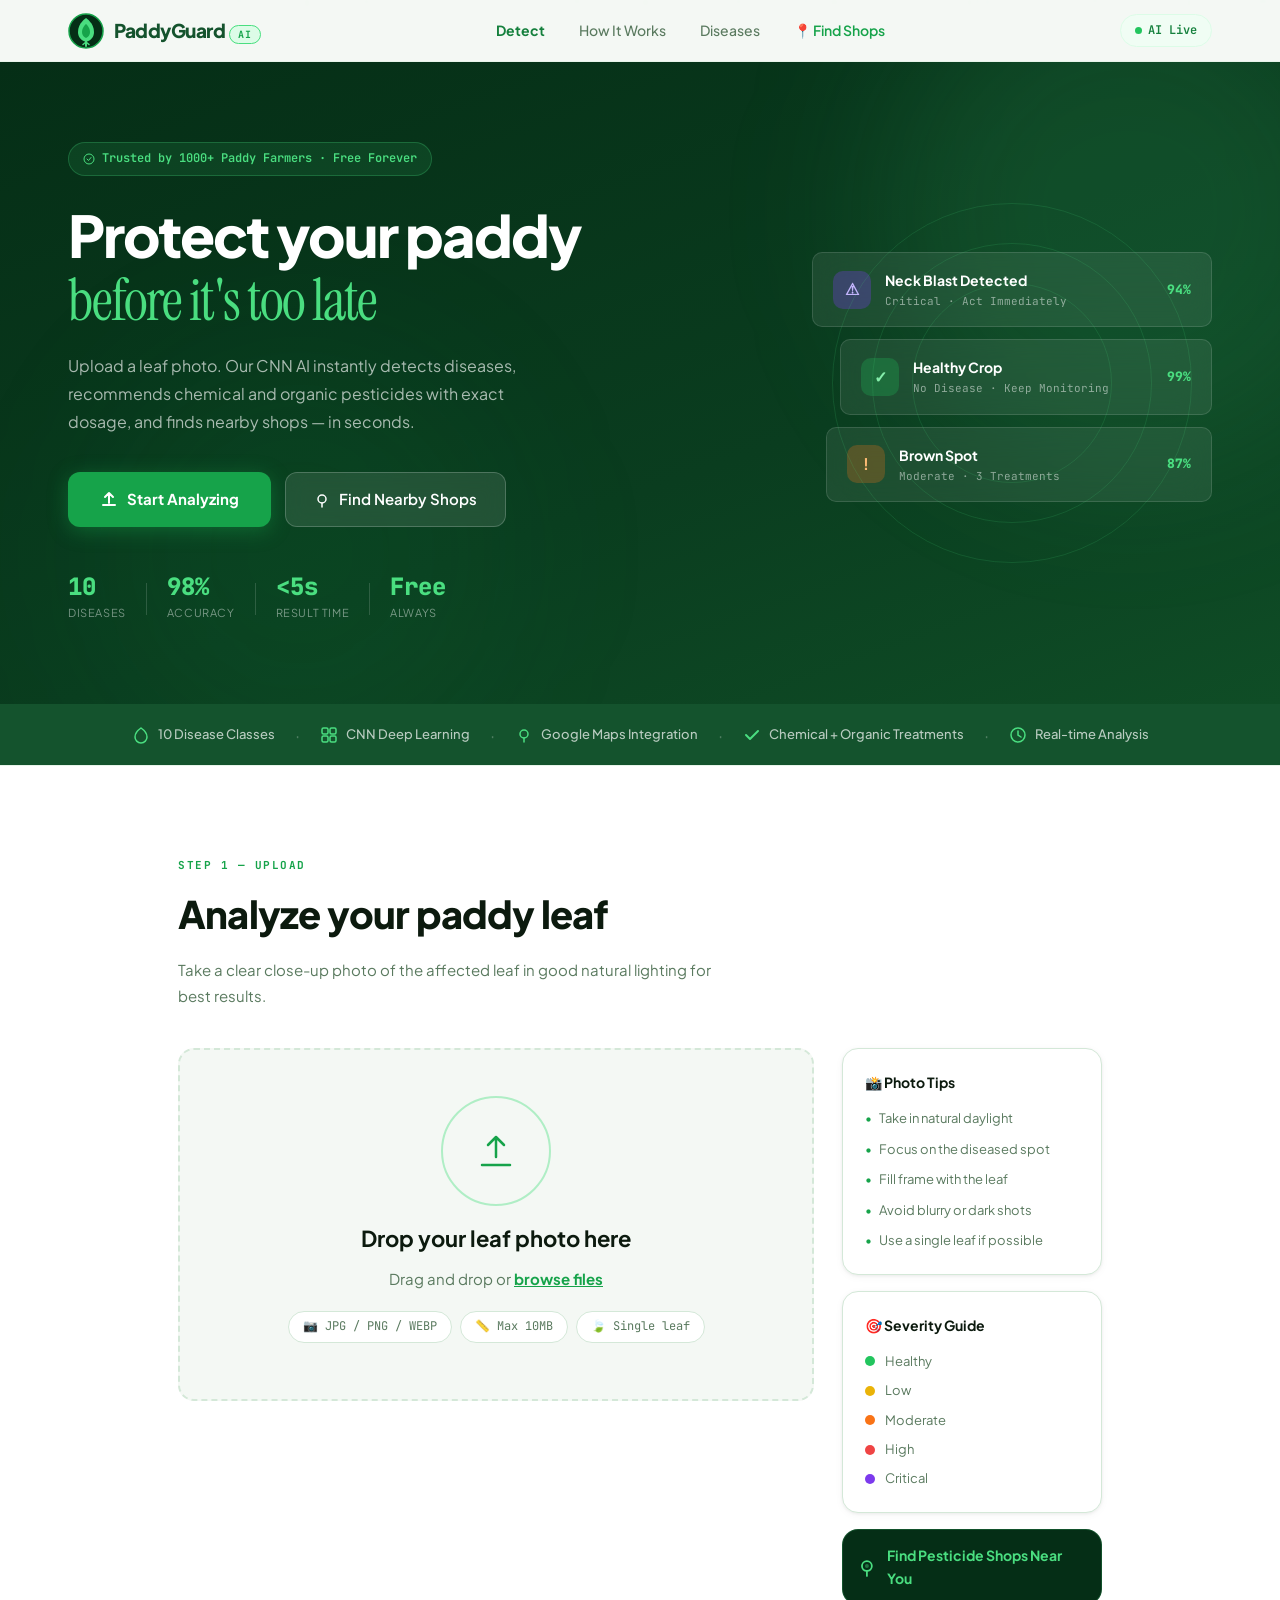
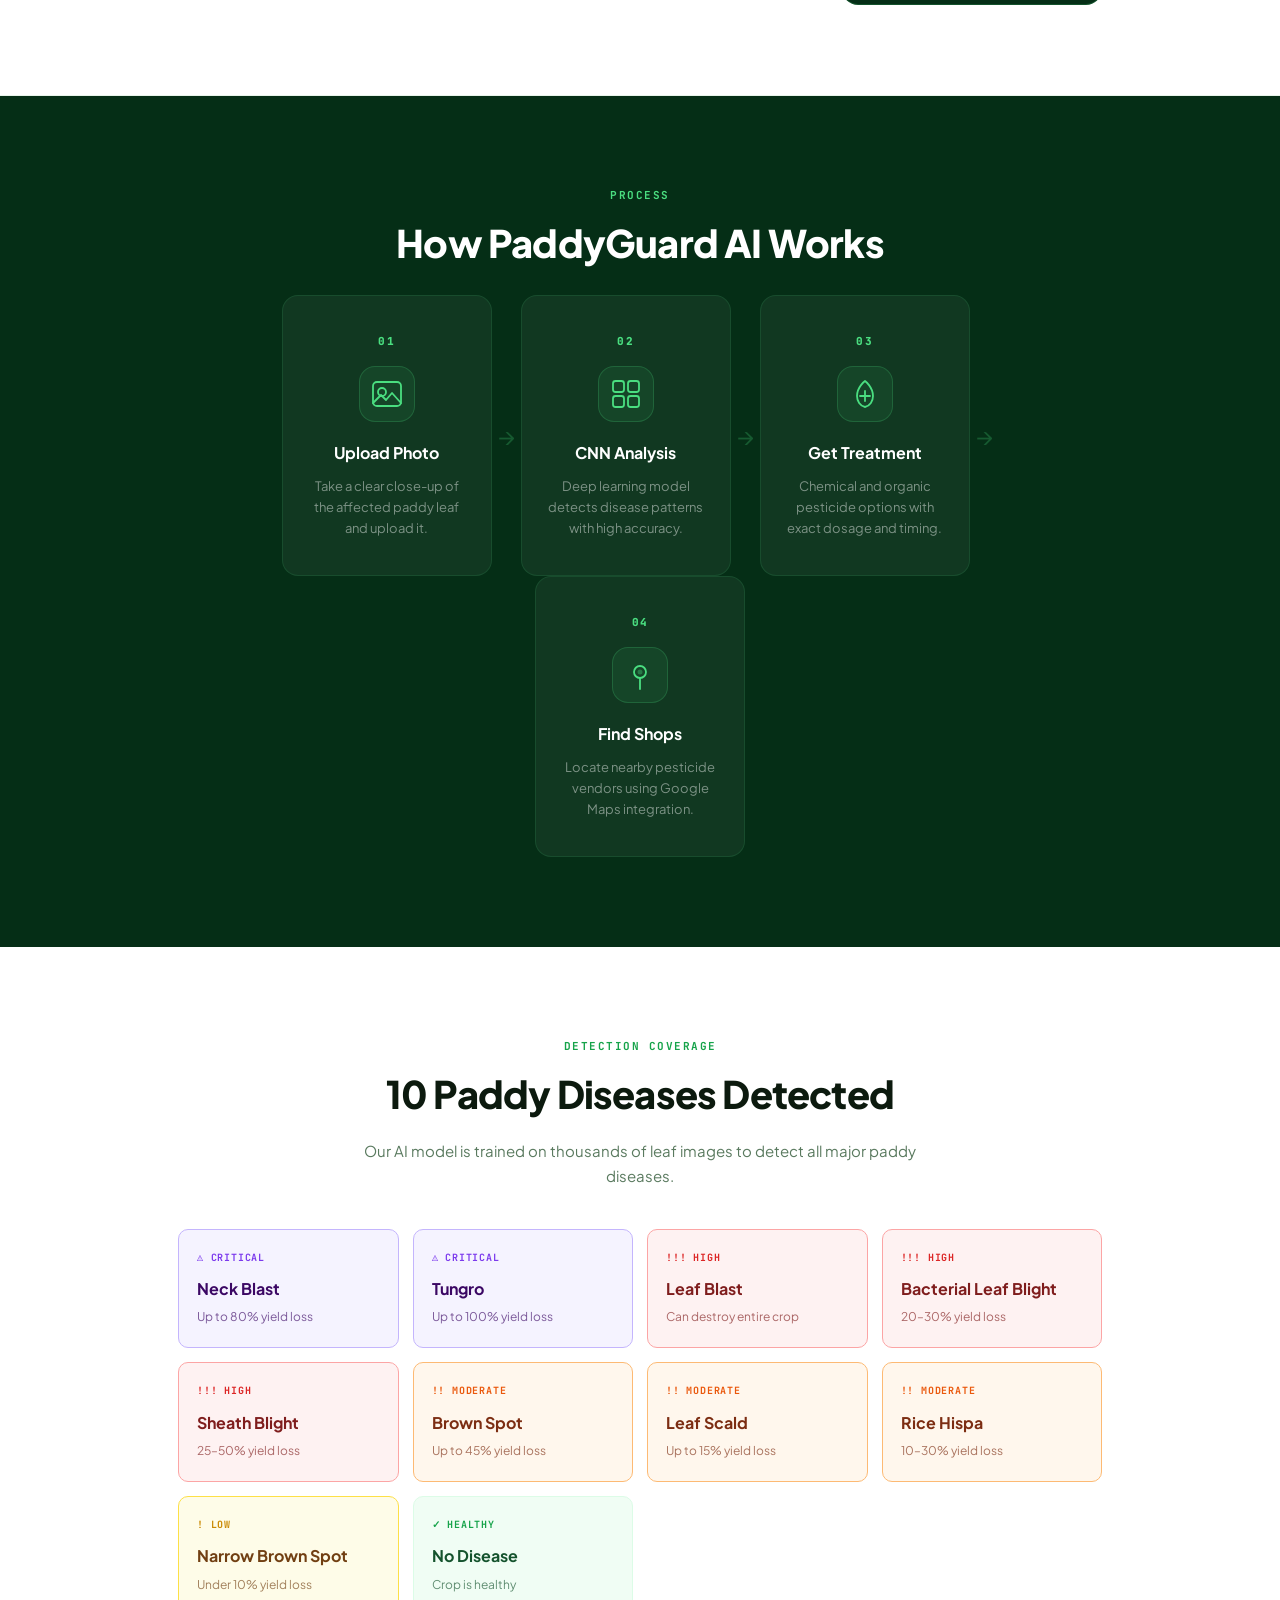
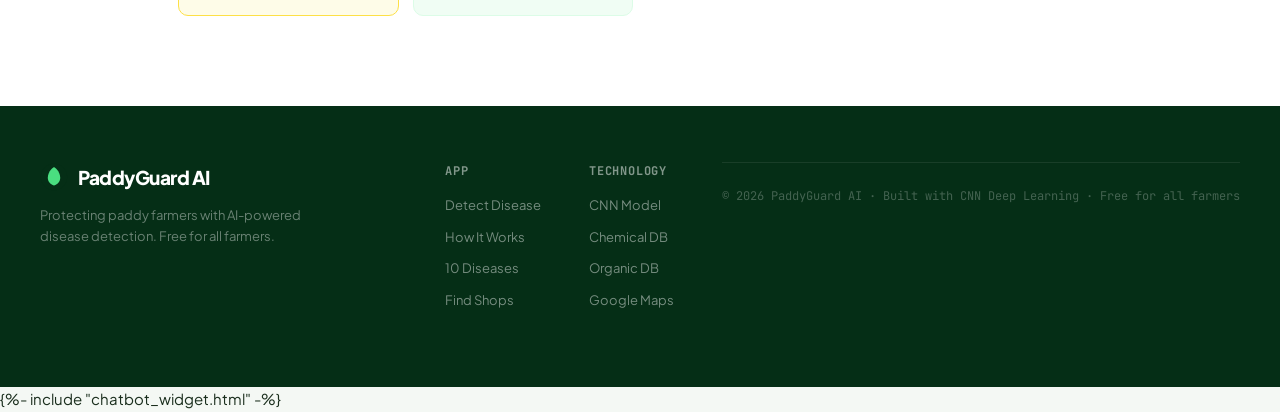
==== commit d4467e48: "Deploy: Add PWA, mobile fixes, Procfile, requirements for Render deployment" ====
--- a/templates/index.html
+++ b/templates/index.html
@@ -1,6 +1,11 @@
 <!DOCTYPE html>
 <html lang="en">
 <head>
+  <!-- PWA Setup -->
+  <link rel="manifest" href="/static/manifest.json">
+  <meta name="theme-color" content="#16a34a">
+  <link rel="apple-touch-icon" href="/static/icon-192.png">
+
 <meta charset="UTF-8"/>
 <meta name="viewport" content="width=device-width, initial-scale=1.0"/>
 <title>PaddyGuard AI — Smart Paddy Disease Detection</title>
@@ -346,5 +351,18 @@
 </footer>
 
 <script src="/static/js/main.js"></script>
+{%- include "chatbot_widget.html" -%}
+
+  <!-- PWA Service Worker Registration -->
+  <script>
+    if ('serviceWorker' in navigator) {
+      window.addEventListener('load', () => {
+        navigator.serviceWorker.register('/static/sw.js')
+          .then(reg => console.log('ServiceWorker registered'))
+          .catch(err => console.log('ServiceWorker registration failed: ', err));
+      });
+    }
+  </script>
 </body>
+
 </html>
--- a/static/css/style.css
+++ b/static/css/style.css
@@ -280,4 +280,15 @@
   .footer-links{flex-wrap:wrap;gap:28px;}
   .shop-banner{flex-direction:column;text-align:center;}
   .sb-left{flex-direction:column;text-align:center;}
-}+}
+/* Extra Mobile Adjustments */
+@media(max-width:768px){
+  .upload-layout { flex-direction: column; }
+  .upload-sidebar { width: 100%; }
+  .upload-preview-box img { width: 100%; height: auto; aspect-ratio: 1; }
+  .ps-grid, .tips-grid, .disease-grid { grid-template-columns: 1fr; }
+  .result-card { grid-template-columns: 1fr; }
+  .hero-stats { flex-wrap: wrap; gap: 10px; justify-content: center; }
+  .hstat-div { display: none; }
+  .hstat { padding: 10px; text-align: center; }
+}
